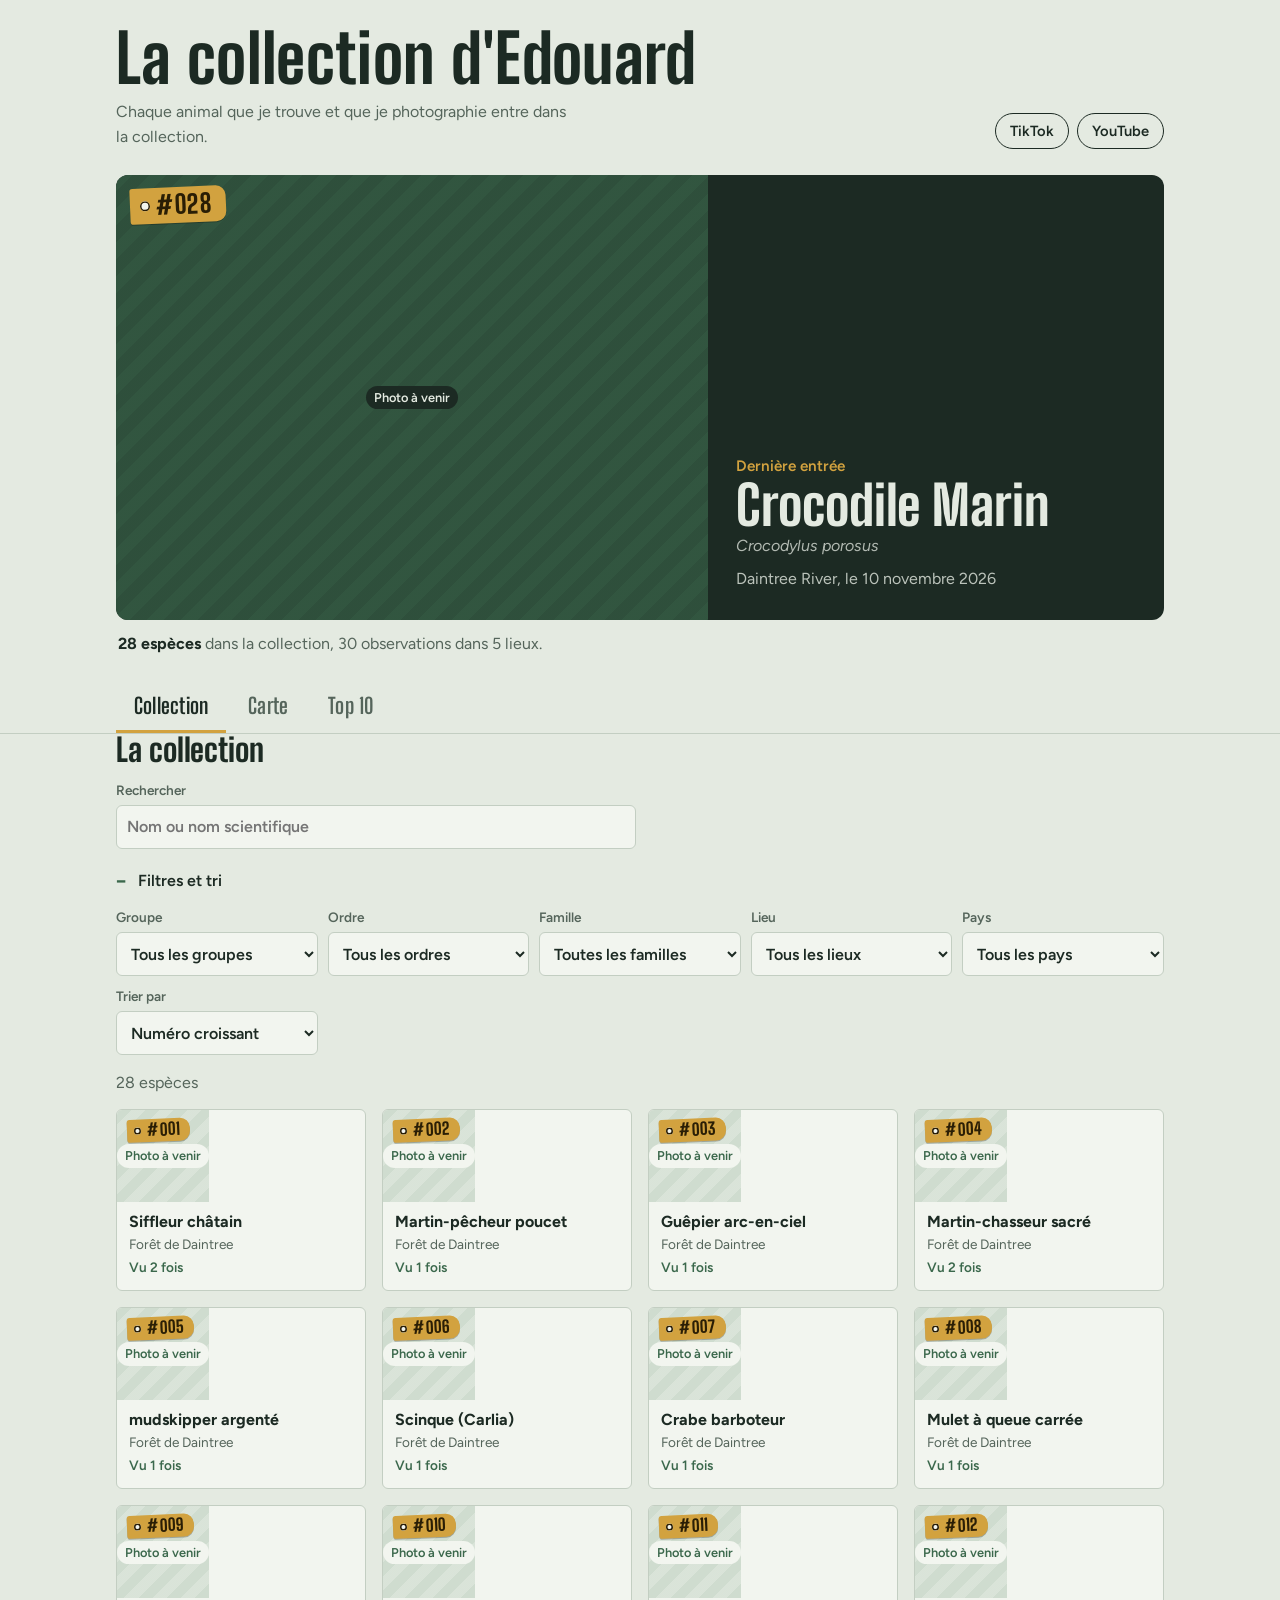
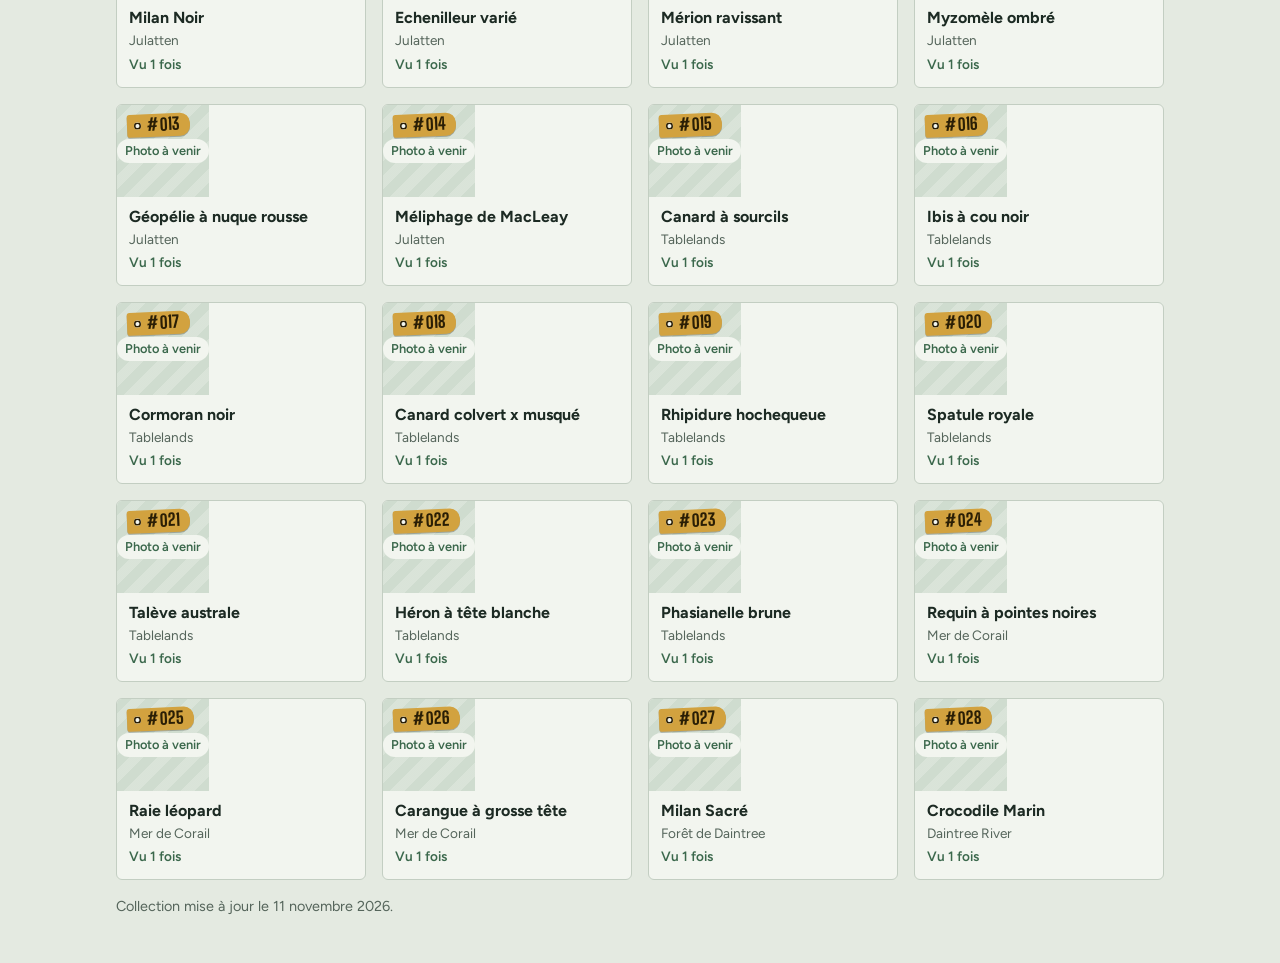
==== index.html @ 91fde047 "Add files via upload" ====
<!doctype html>
<html lang="fr">
<head>
<meta charset="utf-8">
<meta name="viewport" content="width=device-width, initial-scale=1, viewport-fit=cover">
<title>La collection d'Edouard</title>
<meta name="description" content="Chaque animal que je trouve et que je photographie entre dans la collection : liste, carte des observations et top 10.">
<meta name="theme-color" content="#1C2A23">
<link rel="preconnect" href="https://fonts.googleapis.com">
<link rel="preconnect" href="https://fonts.gstatic.com" crossorigin>
<link href="https://fonts.googleapis.com/css2?family=Big+Shoulders+Display:wght@700;800&family=Figtree:wght@400;500;600;700&display=swap" rel="stylesheet">
<link rel="stylesheet" href="vendor/leaflet/leaflet.css">
<link rel="stylesheet" href="assets/style.css">
</head>
<body>
<a class="skip" href="#contenu">Aller au contenu</a>

<header class="masthead wrap">
  <div>
    <a class="site-title" id="site-title" href="#collection">La collection d'Edouard</a>
    <p class="site-sub" id="site-sub"></p>
  </div>
  <nav class="socials" id="socials" aria-label="Mes réseaux"></nav>
</header>

<section class="latest wrap" id="latest" aria-label="Dernière entrée dans la collection"></section>

<nav class="tabs" aria-label="Rubriques">
  <div class="wrap tabs-inner">
    <a href="#collection" data-view="collection">Collection</a>
    <a href="#carte" data-view="carte">Carte</a>
    <a href="#top10" data-view="top10">Top 10</a>
  </div>
</nav>

<main id="contenu" class="wrap">
  <p class="notice" id="load-error" hidden>Impossible de charger la collection. Vérifie ta connexion puis recharge la page.</p>

  <section id="view-collection" class="view" aria-labelledby="h-collection">
    <h2 id="h-collection" class="view-title">La collection</h2>
    <form class="filters" id="filters" role="search" onsubmit="return false">
      <label class="f-search">
        <span>Rechercher</span>
        <input type="search" id="f-q" placeholder="Nom ou nom scientifique" autocomplete="off">
      </label>
      <details class="more" id="more">
        <summary id="more-sum">Filtres et tri</summary>
        <div class="more-grid">
          <label><span>Groupe</span><select id="f-groupe"></select></label>
          <label><span>Ordre</span><select id="f-ordre"></select></label>
          <label><span>Famille</span><select id="f-famille"></select></label>
          <label><span>Lieu</span><select id="f-lieu"></select></label>
          <label><span>Pays</span><select id="f-pays"></select></label>
          <label><span>Trier par</span>
            <select id="f-tri">
              <option value="num">Numéro croissant</option>
              <option value="num-desc">Numéro décroissant</option>
              <option value="nom">Nom</option>
              <option value="vus">Les plus vus</option>
              <option value="recent">Vus récemment</option>
            </select>
          </label>
        </div>
      </details>
    </form>
    <div class="result-bar">
      <p id="result-count" aria-live="polite"></p>
      <button type="button" class="link-btn" id="f-reset" hidden>Effacer les filtres</button>
    </div>
    <ul class="grid" id="grid"></ul>
  </section>

  <section id="view-carte" class="view" aria-labelledby="h-carte" hidden>
    <h2 id="h-carte" class="view-title">La carte des observations</h2>
    <p class="lede">Les lieux sont indiqués par zone, jamais au point près, pour ne pas déranger les animaux.</p>
    <div class="map" id="map" role="region" aria-label="Carte des zones d'observation"></div>
    <ul class="zones" id="zones"></ul>
  </section>

  <section id="view-top10" class="view" aria-labelledby="h-top10" hidden>
    <h2 id="h-top10" class="view-title">Mon top 10</h2>
    <p class="lede">Les rencontres qui m'ont le plus marqué.</p>
    <ol class="top" id="top"></ol>
  </section>
</main>

<footer class="footer wrap">
  <p id="maj"></p>
</footer>

<dialog class="detail" id="detail" aria-labelledby="d-name"></dialog>

<script src="vendor/leaflet/leaflet.js"></script>
<script src="assets/common.js"></script>
<script src="assets/app.js"></script>
</body>
</html>
---- vendor/leaflet/leaflet.css ----
/* required styles */

.leaflet-pane,
.leaflet-tile,
.leaflet-marker-icon,
.leaflet-marker-shadow,
.leaflet-tile-container,
.leaflet-pane > svg,
.leaflet-pane > canvas,
.leaflet-zoom-box,
.leaflet-image-layer,
.leaflet-layer {
	position: absolute;
	left: 0;
	top: 0;
	}
.leaflet-container {
	overflow: hidden;
	}
.leaflet-tile,
.leaflet-marker-icon,
.leaflet-marker-shadow {
	-webkit-user-select: none;
	   -moz-user-select: none;
	        user-select: none;
	  -webkit-user-drag: none;
	}
/* Prevents IE11 from highlighting tiles in blue */
.leaflet-tile::selection {
	background: transparent;
}
/* Safari renders non-retina tile on retina better with this, but Chrome is worse */
.leaflet-safari .leaflet-tile {
	image-rendering: -webkit-optimize-contrast;
	}
/* hack that prevents hw layers "stretching" when loading new tiles */
.leaflet-safari .leaflet-tile-container {
	width: 1600px;
	height: 1600px;
	-webkit-transform-origin: 0 0;
	}
.leaflet-marker-icon,
.leaflet-marker-shadow {
	display: block;
	}
/* .leaflet-container svg: reset svg max-width decleration shipped in Joomla! (joomla.org) 3.x */
/* .leaflet-container img: map is broken in FF if you have max-width: 100% on tiles */
.leaflet-container .leaflet-overlay-pane svg {
	max-width: none !important;
	max-height: none !important;
	}
.leaflet-container .leaflet-marker-pane img,
.leaflet-container .leaflet-shadow-pane img,
.leaflet-container .leaflet-tile-pane img,
.leaflet-container img.leaflet-image-layer,
.leaflet-container .leaflet-tile {
	max-width: none !important;
	max-height: none !important;
	width: auto;
	padding: 0;
	}

.leaflet-container img.leaflet-tile {
	/* See: https://bugs.chromium.org/p/chromium/issues/detail?id=600120 */
	mix-blend-mode: plus-lighter;
}

.leaflet-container.leaflet-touch-zoom {
	-ms-touch-action: pan-x pan-y;
	touch-action: pan-x pan-y;
	}
.leaflet-container.leaflet-touch-drag {
	-ms-touch-action: pinch-zoom;
	/* Fallback for FF which doesn't support pinch-zoom */
	touch-action: none;
	touch-action: pinch-zoom;
}
.leaflet-container.leaflet-touch-drag.leaflet-touch-zoom {
	-ms-touch-action: none;
	touch-action: none;
}
.leaflet-container {
	-webkit-tap-highlight-color: transparent;
}
.leaflet-container a {
	-webkit-tap-highlight-color: rgba(51, 181, 229, 0.4);
}
.leaflet-tile {
	filter: inherit;
	visibility: hidden;
	}
.leaflet-tile-loaded {
	visibility: inherit;
	}
.leaflet-zoom-box {
	width: 0;
	height: 0;
	-moz-box-sizing: border-box;
	     box-sizing: border-box;
	z-index: 800;
	}
/* workaround for https://bugzilla.mozilla.org/show_bug.cgi?id=888319 */
.leaflet-overlay-pane svg {
	-moz-user-select: none;
	}

.leaflet-pane         { z-index: 400; }

.leaflet-tile-pane    { z-index: 200; }
.leaflet-overlay-pane { z-index: 400; }
.leaflet-shadow-pane  { z-index: 500; }
.leaflet-marker-pane  { z-index: 600; }
.leaflet-tooltip-pane   { z-index: 650; }
.leaflet-popup-pane   { z-index: 700; }

.leaflet-map-pane canvas { z-index: 100; }
.leaflet-map-pane svg    { z-index: 200; }

.leaflet-vml-shape {
	width: 1px;
	height: 1px;
	}
.lvml {
	behavior: url(#default#VML);
	display: inline-block;
	position: absolute;
	}


/* control positioning */

.leaflet-control {
	position: relative;
	z-index: 800;
	pointer-events: visiblePainted; /* IE 9-10 doesn't have auto */
	pointer-events: auto;
	}
.leaflet-top,
.leaflet-bottom {
	position: absolute;
	z-index: 1000;
	pointer-events: none;
	}
.leaflet-top {
	top: 0;
	}
.leaflet-right {
	right: 0;
	}
.leaflet-bottom {
	bottom: 0;
	}
.leaflet-left {
	left: 0;
	}
.leaflet-control {
	float: left;
	clear: both;
	}
.leaflet-right .leaflet-control {
	float: right;
	}
.leaflet-top .leaflet-control {
	margin-top: 10px;
	}
.leaflet-bottom .leaflet-control {
	margin-bottom: 10px;
	}
.leaflet-left .leaflet-control {
	margin-left: 10px;
	}
.leaflet-right .leaflet-control {
	margin-right: 10px;
	}


/* zoom and fade animations */

.leaflet-fade-anim .leaflet-popup {
	opacity: 0;
	-webkit-transition: opacity 0.2s linear;
	   -moz-transition: opacity 0.2s linear;
	        transition: opacity 0.2s linear;
	}
.leaflet-fade-anim .leaflet-map-pane .leaflet-popup {
	opacity: 1;
	}
.leaflet-zoom-animated {
	-webkit-transform-origin: 0 0;
	    -ms-transform-origin: 0 0;
	        transform-origin: 0 0;
	}
svg.leaflet-zoom-animated {
	will-change: transform;
}

.leaflet-zoom-anim .leaflet-zoom-animated {
	-webkit-transition: -webkit-transform 0.25s cubic-bezier(0,0,0.25,1);
	   -moz-transition:    -moz-transform 0.25s cubic-bezier(0,0,0.25,1);
	        transition:         transform 0.25s cubic-bezier(0,0,0.25,1);
	}
.leaflet-zoom-anim .leaflet-tile,
.leaflet-pan-anim .leaflet-tile {
	-webkit-transition: none;
	   -moz-transition: none;
	        transition: none;
	}

.leaflet-zoom-anim .leaflet-zoom-hide {
	visibility: hidden;
	}


/* cursors */

.leaflet-interactive {
	cursor: pointer;
	}
.leaflet-grab {
	cursor: -webkit-grab;
	cursor:    -moz-grab;
	cursor:         grab;
	}
.leaflet-crosshair,
.leaflet-crosshair .leaflet-interactive {
	cursor: crosshair;
	}
.leaflet-popup-pane,
.leaflet-control {
	cursor: auto;
	}
.leaflet-dragging .leaflet-grab,
.leaflet-dragging .leaflet-grab .leaflet-interactive,
.leaflet-dragging .leaflet-marker-draggable {
	cursor: move;
	cursor: -webkit-grabbing;
	cursor:    -moz-grabbing;
	cursor:         grabbing;
	}

/* marker & overlays interactivity */
.leaflet-marker-icon,
.leaflet-marker-shadow,
.leaflet-image-layer,
.leaflet-pane > svg path,
.leaflet-tile-container {
	pointer-events: none;
	}

.leaflet-marker-icon.leaflet-interactive,
.leaflet-image-layer.leaflet-interactive,
.leaflet-pane > svg path.leaflet-interactive,
svg.leaflet-image-layer.leaflet-interactive path {
	pointer-events: visiblePainted; /* IE 9-10 doesn't have auto */
	pointer-events: auto;
	}

/* visual tweaks */

.leaflet-container {
	background: #ddd;
	outline-offset: 1px;
	}
.leaflet-container a {
	color: #0078A8;
	}
.leaflet-zoom-box {
	border: 2px dotted #38f;
	background: rgba(255,255,255,0.5);
	}


/* general typography */
.leaflet-container {
	font-family: "Helvetica Neue", Arial, Helvetica, sans-serif;
	font-size: 12px;
	font-size: 0.75rem;
	line-height: 1.5;
	}


/* general toolbar styles */

.leaflet-bar {
	box-shadow: 0 1px 5px rgba(0,0,0,0.65);
	border-radius: 4px;
	}
.leaflet-bar a {
	background-color: #fff;
	border-bottom: 1px solid #ccc;
	width: 26px;
	height: 26px;
	line-height: 26px;
	display: block;
	text-align: center;
	text-decoration: none;
	color: black;
	}
.leaflet-bar a,
.leaflet-control-layers-toggle {
	background-position: 50% 50%;
	background-repeat: no-repeat;
	display: block;
	}
.leaflet-bar a:hover,
.leaflet-bar a:focus {
	background-color: #f4f4f4;
	}
.leaflet-bar a:first-child {
	border-top-left-radius: 4px;
	border-top-right-radius: 4px;
	}
.leaflet-bar a:last-child {
	border-bottom-left-radius: 4px;
	border-bottom-right-radius: 4px;
	border-bottom: none;
	}
.leaflet-bar a.leaflet-disabled {
	cursor: default;
	background-color: #f4f4f4;
	color: #bbb;
	}

.leaflet-touch .leaflet-bar a {
	width: 30px;
	height: 30px;
	line-height: 30px;
	}
.leaflet-touch .leaflet-bar a:first-child {
	border-top-left-radius: 2px;
	border-top-right-radius: 2px;
	}
.leaflet-touch .leaflet-bar a:last-child {
	border-bottom-left-radius: 2px;
	border-bottom-right-radius: 2px;
	}

/* zoom control */

.leaflet-control-zoom-in,
.leaflet-control-zoom-out {
	font: bold 18px 'Lucida Console', Monaco, monospace;
	text-indent: 1px;
	}

.leaflet-touch .leaflet-control-zoom-in, .leaflet-touch .leaflet-control-zoom-out  {
	font-size: 22px;
	}


/* layers control */

.leaflet-control-layers {
	box-shadow: 0 1px 5px rgba(0,0,0,0.4);
	background: #fff;
	border-radius: 5px;
	}
.leaflet-control-layers-toggle {
	background-image: url(images/layers.png);
	width: 36px;
	height: 36px;
	}
.leaflet-retina .leaflet-control-layers-toggle {
	background-image: url(images/layers-2x.png);
	background-size: 26px 26px;
	}
.leaflet-touch .leaflet-control-layers-toggle {
	width: 44px;
	height: 44px;
	}
.leaflet-control-layers .leaflet-control-layers-list,
.leaflet-control-layers-expanded .leaflet-control-layers-toggle {
	display: none;
	}
.leaflet-control-layers-expanded .leaflet-control-layers-list {
	display: block;
	position: relative;
	}
.leaflet-control-layers-expanded {
	padding: 6px 10px 6px 6px;
	color: #333;
	background: #fff;
	}
.leaflet-control-layers-scrollbar {
	overflow-y: scroll;
	overflow-x: hidden;
	padding-right: 5px;
	}
.leaflet-control-layers-selector {
	margin-top: 2px;
	position: relative;
	top: 1px;
	}
.leaflet-control-layers label {
	display: block;
	font-size: 13px;
	font-size: 1.08333em;
	}
.leaflet-control-layers-separator {
	height: 0;
	border-top: 1px solid #ddd;
	margin: 5px -10px 5px -6px;
	}

/* Default icon URLs */
.leaflet-default-icon-path { /* used only in path-guessing heuristic, see L.Icon.Default */
	background-image: url(images/marker-icon.png);
	}


/* attribution and scale controls */

.leaflet-container .leaflet-control-attribution {
	background: #fff;
	background: rgba(255, 255, 255, 0.8);
	margin: 0;
	}
.leaflet-control-attribution,
.leaflet-control-scale-line {
	padding: 0 5px;
	color: #333;
	line-height: 1.4;
	}
.leaflet-control-attribution a {
	text-decoration: none;
	}
.leaflet-control-attribution a:hover,
.leaflet-control-attribution a:focus {
	text-decoration: underline;
	}
.leaflet-attribution-flag {
	display: inline !important;
	vertical-align: baseline !important;
	width: 1em;
	height: 0.6669em;
	}
.leaflet-left .leaflet-control-scale {
	margin-left: 5px;
	}
.leaflet-bottom .leaflet-control-scale {
	margin-bottom: 5px;
	}
.leaflet-control-scale-line {
	border: 2px solid #777;
	border-top: none;
	line-height: 1.1;
	padding: 2px 5px 1px;
	white-space: nowrap;
	-moz-box-sizing: border-box;
	     box-sizing: border-box;
	background: rgba(255, 255, 255, 0.8);
	text-shadow: 1px 1px #fff;
	}
.leaflet-control-scale-line:not(:first-child) {
	border-top: 2px solid #777;
	border-bottom: none;
	margin-top: -2px;
	}
.leaflet-control-scale-line:not(:first-child):not(:last-child) {
	border-bottom: 2px solid #777;
	}

.leaflet-touch .leaflet-control-attribution,
.leaflet-touch .leaflet-control-layers,
.leaflet-touch .leaflet-bar {
	box-shadow: none;
	}
.leaflet-touch .leaflet-control-layers,
.leaflet-touch .leaflet-bar {
	border: 2px solid rgba(0,0,0,0.2);
	background-clip: padding-box;
	}


/* popup */

.leaflet-popup {
	position: absolute;
	text-align: center;
	margin-bottom: 20px;
	}
.leaflet-popup-content-wrapper {
	padding: 1px;
	text-align: left;
	border-radius: 12px;
	}
.leaflet-popup-content {
	margin: 13px 24px 13px 20px;
	line-height: 1.3;
	font-size: 13px;
	font-size: 1.08333em;
	min-height: 1px;
	}
.leaflet-popup-content p {
	margin: 17px 0;
	margin: 1.3em 0;
	}
.leaflet-popup-tip-container {
	width: 40px;
	height: 20px;
	position: absolute;
	left: 50%;
	margin-top: -1px;
	margin-left: -20px;
	overflow: hidden;
	pointer-events: none;
	}
.leaflet-popup-tip {
	width: 17px;
	height: 17px;
	padding: 1px;

	margin: -10px auto 0;
	pointer-events: auto;

	-webkit-transform: rotate(45deg);
	   -moz-transform: rotate(45deg);
	    -ms-transform: rotate(45deg);
	        transform: rotate(45deg);
	}
.leaflet-popup-content-wrapper,
.leaflet-popup-tip {
	background: white;
	color: #333;
	box-shadow: 0 3px 14px rgba(0,0,0,0.4);
	}
.leaflet-container a.leaflet-popup-close-button {
	position: absolute;
	top: 0;
	right: 0;
	border: none;
	text-align: center;
	width: 24px;
	height: 24px;
	font: 16px/24px Tahoma, Verdana, sans-serif;
	color: #757575;
	text-decoration: none;
	background: transparent;
	}
.leaflet-container a.leaflet-popup-close-button:hover,
.leaflet-container a.leaflet-popup-close-button:focus {
	color: #585858;
	}
.leaflet-popup-scrolled {
	overflow: auto;
	}

.leaflet-oldie .leaflet-popup-content-wrapper {
	-ms-zoom: 1;
	}
.leaflet-oldie .leaflet-popup-tip {
	width: 24px;
	margin: 0 auto;

	-ms-filter: "progid:DXImageTransform.Microsoft.Matrix(M11=0.70710678, M12=0.70710678, M21=-0.70710678, M22=0.70710678)";
	filter: progid:DXImageTransform.Microsoft.Matrix(M11=0.70710678, M12=0.70710678, M21=-0.70710678, M22=0.70710678);
	}

.leaflet-oldie .leaflet-control-zoom,
.leaflet-oldie .leaflet-control-layers,
.leaflet-oldie .leaflet-popup-content-wrapper,
.leaflet-oldie .leaflet-popup-tip {
	border: 1px solid #999;
	}


/* div icon */

.leaflet-div-icon {
	background: #fff;
	border: 1px solid #666;
	}


/* Tooltip */
/* Base styles for the element that has a tooltip */
.leaflet-tooltip {
	position: absolute;
	padding: 6px;
	background-color: #fff;
	border: 1px solid #fff;
	border-radius: 3px;
	color: #222;
	white-space: nowrap;
	-webkit-user-select: none;
	-moz-user-select: none;
	-ms-user-select: none;
	user-select: none;
	pointer-events: none;
	box-shadow: 0 1px 3px rgba(0,0,0,0.4);
	}
.leaflet-tooltip.leaflet-interactive {
	cursor: pointer;
	pointer-events: auto;
	}
.leaflet-tooltip-top:before,
.leaflet-tooltip-bottom:before,
.leaflet-tooltip-left:before,
.leaflet-tooltip-right:before {
	position: absolute;
	pointer-events: none;
	border: 6px solid transparent;
	background: transparent;
	content: "";
	}

/* Directions */

.leaflet-tooltip-bottom {
	margin-top: 6px;
}
.leaflet-tooltip-top {
	margin-top: -6px;
}
.leaflet-tooltip-bottom:before,
.leaflet-tooltip-top:before {
	left: 50%;
	margin-left: -6px;
	}
.leaflet-tooltip-top:before {
	bottom: 0;
	margin-bottom: -12px;
	border-top-color: #fff;
	}
.leaflet-tooltip-bottom:before {
	top: 0;
	margin-top: -12px;
	margin-left: -6px;
	border-bottom-color: #fff;
	}
.leaflet-tooltip-left {
	margin-left: -6px;
}
.leaflet-tooltip-right {
	margin-left: 6px;
}
.leaflet-tooltip-left:before,
.leaflet-tooltip-right:before {
	top: 50%;
	margin-top: -6px;
	}
.leaflet-tooltip-left:before {
	right: 0;
	margin-right: -12px;
	border-left-color: #fff;
	}
.leaflet-tooltip-right:before {
	left: 0;
	margin-left: -12px;
	border-right-color: #fff;
	}

/* Printing */

@media print {
	/* Prevent printers from removing background-images of controls. */
	.leaflet-control {
		-webkit-print-color-adjust: exact;
		print-color-adjust: exact;
		}
	}
---- assets/style.css ----
/* La collection : feuille de style commune (site public et page de gestion) */
:root {
  --bg: #E4EAE1;
  --surface: #F2F5EF;
  --ink: #1C2A23;
  --muted: #55655B;
  --leaf: #3B684C;
  --leaf-soft: #CFDCCF;
  --tag: #D2A23F;
  --tag-ink: #2A1E05;
  --line: #C3CEC2;
  --danger: #A33A2B;
  --focus: #2E5E6C;
  --display: "Big Shoulders Display", "Arial Narrow", Impact, sans-serif;
  --text: "Figtree", system-ui, -apple-system, "Segoe UI", sans-serif;
  --r-sm: 6px;
  --r-md: 12px;
  color-scheme: light;
}
@media (prefers-color-scheme: dark) {
  :root:not([data-theme="light"]) {
    --bg: #111A16; --surface: #18241E; --ink: #E2E9E0; --muted: #9DAEA3;
    --leaf: #86B796; --leaf-soft: #24372C; --tag: #D9AC4C; --tag-ink: #21180A;
    --line: #2B3A32; --danger: #E2806F; --focus: #8CC4D3; color-scheme: dark;
  }
}
:root[data-theme="dark"] {
  --bg: #111A16; --surface: #18241E; --ink: #E2E9E0; --muted: #9DAEA3;
  --leaf: #86B796; --leaf-soft: #24372C; --tag: #D9AC4C; --tag-ink: #21180A;
  --line: #2B3A32; --danger: #E2806F; --focus: #8CC4D3; color-scheme: dark;
}

*, *::before, *::after { box-sizing: border-box; }
html { -webkit-text-size-adjust: 100%; }
body {
  margin: 0; background: var(--bg); color: var(--ink);
  font: 400 1rem/1.55 var(--text);
  padding-bottom: env(safe-area-inset-bottom);
}
img { max-width: 100%; display: block; }
a { color: var(--leaf); text-underline-offset: 3px; }
button, input, select, textarea { font: inherit; color: inherit; }
:focus-visible { outline: 3px solid var(--focus); outline-offset: 2px; border-radius: 4px; }
[hidden] { display: none !important; }

.wrap { width: 100%; max-width: 1080px; margin: 0 auto; padding: 0 16px; }
.skip { position: absolute; left: -9999px; }
.skip:focus { left: 16px; top: 8px; background: var(--surface); padding: 8px 12px; z-index: 50; }

/* ---------- En-tête ---------- */
.masthead {
  display: flex; flex-wrap: wrap; gap: 12px 24px; align-items: flex-end; justify-content: space-between;
  padding-top: 28px; padding-bottom: 8px;
}
.site-title {
  font: 800 clamp(2.4rem, 9vw, 4.2rem)/0.92 var(--display); color: var(--ink);
  text-decoration: none; letter-spacing: 0.005em; display: block;
}
.site-sub { margin: 10px 0 0; color: var(--muted); max-width: 46ch; }
.socials { display: flex; gap: 8px; flex-wrap: wrap; }
.socials a {
  padding: 6px 14px; border: 1.5px solid var(--ink); border-radius: 999px;
  color: var(--ink); text-decoration: none; font-weight: 600; font-size: 0.92rem;
}
.socials a:hover { background: var(--ink); color: var(--bg); }

/* ---------- Étiquette de collection (l'élément signature) ---------- */
.tag {
  position: absolute; left: 10px; top: 10px; display: inline-flex; align-items: center; gap: 6px;
  background: var(--tag); color: var(--tag-ink); padding: 3px 10px 3px 7px;
  border-radius: 3px 10px 10px 3px; box-shadow: 0 1px 0 rgba(0, 0, 0, 0.25);
  transform: rotate(-2.5deg); transform-origin: left center;
}
.tag-hole { width: 7px; height: 7px; border-radius: 50%; background: var(--surface); box-shadow: inset 0 0 0 1.5px var(--tag-ink); }
.tag-num { font: 800 1.05rem/1 var(--display); letter-spacing: 0.02em; }
.tag-lg { left: 14px; top: 14px; padding: 5px 14px 5px 10px; }
.tag-lg .tag-num { font-size: 1.6rem; }
.tag-lg .tag-hole { width: 10px; height: 10px; }

/* ---------- Dernière entrée ---------- */
.latest { padding-top: 18px; padding-bottom: 8px; }
.latest-card {
  width: 100%; display: grid; grid-template-columns: 1fr; text-align: left; cursor: pointer;
  background: var(--ink); color: var(--bg); border: 0; border-radius: var(--r-md); overflow: hidden; padding: 0;
}
.latest-photo { position: relative; aspect-ratio: 16 / 10; background: var(--leaf); }
.latest-img { width: 100%; height: 100%; object-fit: cover; }
.latest-text { padding: 16px 18px 20px; }
.latest-kicker { margin: 0; color: var(--tag); font-weight: 600; font-size: 0.95rem; }
.latest-name { margin: 2px 0 0; font: 800 clamp(2.2rem, 8vw, 3.4rem)/0.95 var(--display); }
.latest-card .sci { color: color-mix(in srgb, var(--bg) 75%, transparent); }
.latest-meta { margin: 8px 0 0; color: color-mix(in srgb, var(--bg) 80%, transparent); }
.tally { margin: 12px 2px 0; color: var(--muted); }
.tally strong { color: var(--ink); }
@media (min-width: 760px) {
  .latest-card { grid-template-columns: 1.3fr 1fr; align-items: end; }
  .latest-photo { aspect-ratio: 4 / 3; height: 100%; }
  .latest-text { padding: 28px; }
}

.sci { margin: 2px 0 0; font-style: italic; color: var(--muted); }

/* ---------- Onglets ---------- */
.tabs {
  position: sticky; top: 0; z-index: 20; margin-top: 18px;
  background: color-mix(in srgb, var(--bg) 92%, transparent);
  backdrop-filter: blur(8px); -webkit-backdrop-filter: blur(8px);
  border-bottom: 1px solid var(--line);
}
.tabs-inner { display: flex; gap: 4px; }
.tabs a {
  flex: 1 1 0; text-align: center; padding: 14px 8px 12px; text-decoration: none; color: var(--muted);
  font: 700 1.35rem/1 var(--display); letter-spacing: 0.01em; border-bottom: 3px solid transparent;
}
.tabs a[aria-current="page"] { color: var(--ink); border-bottom-color: var(--tag); }
@media (min-width: 760px) { .tabs a { flex: 0 0 auto; padding-inline: 18px; } }

/* ---------- Vues ---------- */
main { padding-top: 22px; padding-bottom: 40px; min-height: 50vh; }
.view-title { font: 800 2rem/1 var(--display); margin: 0 0 14px; }
.lede { margin: -6px 0 16px; color: var(--muted); max-width: 60ch; }
.notice { background: var(--surface); border-left: 4px solid var(--danger); padding: 12px 14px; border-radius: var(--r-sm); }

/* Filtres */
.filters { display: grid; gap: 10px; }
.filters label { display: grid; gap: 4px; font-size: 0.85rem; color: var(--muted); font-weight: 600; }
.more summary {
  cursor: pointer; font-weight: 600; color: var(--ink); padding: 8px 0; list-style: none;
  display: inline-flex; align-items: center; gap: 8px; min-height: 44px;
}
.more summary::-webkit-details-marker { display: none; }
.more summary::before { content: "+"; font: 800 1.3rem/1 var(--display); color: var(--leaf); width: 14px; }
.more[open] summary::before { content: "\2212"; }
.more-grid { display: grid; grid-template-columns: 1fr 1fr; gap: 10px; padding-top: 4px; }
.filters input, .filters select,
.field input, .field select, .field textarea {
  width: 100%; min-height: 44px; padding: 8px 10px; border-radius: var(--r-sm);
  border: 1.5px solid var(--line); background: var(--surface); color: var(--ink); font-size: 1rem;
}
.filters input:focus, .filters select:focus, .field input:focus, .field select:focus { border-color: var(--leaf); outline: none; }
@media (min-width: 760px) {
  .more-grid { grid-template-columns: repeat(auto-fill, minmax(190px, 1fr)); }
  .f-search { max-width: 520px; }
}

.result-bar { display: flex; align-items: center; justify-content: space-between; gap: 12px; margin: 14px 0 12px; min-height: 28px; }
.result-bar p { margin: 0; color: var(--muted); }
.link-btn { background: none; border: 0; color: var(--leaf); text-decoration: underline; cursor: pointer; padding: 4px; font-weight: 600; }

/* Grille de cartes */
.grid { list-style: none; margin: 0; padding: 0; display: grid; grid-template-columns: repeat(2, minmax(0, 1fr)); gap: 12px; }
@media (min-width: 640px) { .grid { grid-template-columns: repeat(3, minmax(0, 1fr)); } }
@media (min-width: 900px) { .grid { grid-template-columns: repeat(4, minmax(0, 1fr)); gap: 16px; } }
.card {
  width: 100%; height: 100%; display: flex; flex-direction: column; text-align: left; cursor: pointer;
  background: var(--surface); border: 1px solid var(--line); border-radius: var(--r-sm); padding: 0; overflow: hidden;
}
.card:hover .card-name { text-decoration: underline; text-underline-offset: 3px; }
.card-photo { position: relative; aspect-ratio: 1; background: var(--leaf-soft); }
.card-img { width: 100%; height: 100%; object-fit: cover; }
.card-body { padding: 10px 12px 12px; display: grid; gap: 2px; }
.card-name { margin: 0; font-size: 1rem; line-height: 1.25; font-weight: 700; }
.card-meta, .card-seen { margin: 0; font-size: 0.85rem; color: var(--muted); }
.card-seen { color: var(--leaf); font-weight: 600; }

/* Emplacement photo vide */
.ph {
  display: grid; place-content: center; text-align: center; width: 100%; height: 100%; color: var(--leaf);
  background: repeating-linear-gradient(135deg, var(--leaf-soft) 0 10px, color-mix(in srgb, var(--leaf-soft) 70%, var(--surface)) 10px 20px);
}
.ph-txt { font-size: 0.8rem; font-weight: 600; background: var(--surface); padding: 2px 8px; border-radius: 999px; }
.latest-card .ph {
  color: var(--bg);
  background: repeating-linear-gradient(135deg, color-mix(in srgb, var(--leaf) 70%, var(--ink)) 0 12px, color-mix(in srgb, var(--leaf) 60%, var(--ink)) 12px 24px);
}
.latest-card .ph-txt { background: var(--ink); }

.empty { grid-column: 1 / -1; padding: 28px 0; color: var(--muted); }
.empty p { margin: 0 0 12px; }

.btn {
  display: inline-flex; align-items: center; justify-content: center; gap: 8px; min-height: 44px; padding: 8px 16px;
  border-radius: 999px; border: 1.5px solid var(--ink); background: var(--ink); color: var(--bg);
  font-weight: 600; cursor: pointer; text-decoration: none;
}
.btn-ghost { background: transparent; color: var(--ink); }
.btn-small { min-height: 36px; padding: 4px 12px; font-size: 0.9rem; }
.btn-danger { border-color: var(--danger); background: transparent; color: var(--danger); }
.btn:disabled { opacity: 0.45; cursor: not-allowed; }

/* ---------- Fiche espèce ---------- */
.detail {
  width: min(640px, 100vw); max-width: 100vw; max-height: 100dvh; margin: auto; padding: 0;
  border: 0; border-radius: var(--r-md); background: var(--surface); color: var(--ink); overflow-y: auto;
}
.detail::backdrop { background: rgba(10, 18, 14, 0.6); }
@media (max-width: 640px) { .detail { width: 100vw; height: 100dvh; border-radius: 0; } }
.d-top { position: sticky; top: 0; z-index: 2; display: flex; justify-content: flex-end; padding: 10px; pointer-events: none; }
.d-close {
  pointer-events: auto; min-height: 40px; padding: 6px 16px; border-radius: 999px; border: 0; cursor: pointer;
  background: var(--ink); color: var(--bg); font-weight: 600;
}
.d-photo { position: relative; aspect-ratio: 4 / 3; background: var(--leaf-soft); margin-top: -60px; }
.d-img { width: 100%; height: 100%; object-fit: cover; }
.d-body { padding: 18px 20px 8px; }
.d-name { margin: 0; font: 800 clamp(2.2rem, 9vw, 3rem)/0.95 var(--display); }
.d-tax { display: grid; grid-template-columns: auto 1fr; gap: 4px 16px; margin: 16px 0 0; padding: 12px 0; border-block: 1px solid var(--line); }
.d-tax dt { color: var(--muted); font-size: 0.9rem; }
.d-tax dd { margin: 0; font-weight: 600; }
.d-h { font: 700 1.4rem/1.1 var(--display); margin: 20px 0 8px; }
.d-obs { list-style: none; margin: 0; padding: 0; display: grid; gap: 8px; }
.d-obs li { display: grid; grid-template-columns: 1fr auto; gap: 0 12px; padding: 10px 12px; background: var(--bg); border-radius: var(--r-sm); }
.d-date { font-weight: 600; }
.d-place { color: var(--muted); font-size: 0.92rem; grid-column: 1; }
.d-video { grid-column: 2; grid-row: 1 / span 2; align-self: center; font-weight: 600; }
.d-nav { display: flex; justify-content: space-between; gap: 8px; padding: 16px 20px 24px; }

/* ---------- Carte ---------- */
.map { height: min(62vh, 520px); border-radius: var(--r-md); border: 1px solid var(--line); background: var(--leaf-soft); z-index: 0; }
.leaflet-container { font: inherit; }
.pop-title { margin: 0; font: 800 1.3rem/1 var(--display); }
.pop-count { margin: 2px 0 6px; color: #55655B; }
.pop ul { margin: 0; padding-left: 16px; }
.zones { list-style: none; padding: 0; margin: 20px 0 0; display: grid; gap: 12px; }
@media (min-width: 760px) { .zones { grid-template-columns: 1fr 1fr; } }
.zone { background: var(--surface); border: 1px solid var(--line); border-radius: var(--r-sm); padding: 14px 16px; }
.zone-name { margin: 0; font: 800 1.5rem/1 var(--display); }
.zone-country { font: 500 0.9rem var(--text); color: var(--muted); }
.zone-count { margin: 4px 0 10px; color: var(--leaf); font-weight: 600; }
.chips { list-style: none; margin: 0; padding: 0; display: flex; flex-wrap: wrap; gap: 6px; }
.chips a { display: inline-block; padding: 4px 10px; border-radius: 999px; background: var(--bg); color: var(--ink); text-decoration: none; font-size: 0.88rem; }
.chips a:hover { text-decoration: underline; }

/* ---------- Top 10 ---------- */
.top { list-style: none; margin: 0; padding: 0; display: grid; gap: 10px; max-width: 720px; }
.top-item {
  width: 100%; display: grid; grid-template-columns: 56px 72px 1fr; align-items: center; gap: 14px; text-align: left;
  background: var(--surface); border: 1px solid var(--line); border-radius: var(--r-sm); padding: 8px 14px 8px 8px; cursor: pointer;
}
.top-rank { font: 800 2.8rem/1 var(--display); text-align: center; color: var(--leaf); }
.top li:first-child .top-rank { color: var(--tag); }
.top-photo { width: 72px; height: 72px; border-radius: 4px; overflow: hidden; }
.top-img { width: 100%; height: 100%; object-fit: cover; }
.top-photo .ph-txt { display: none; }
.top-text { display: grid; gap: 2px; }
.top-name { font-weight: 700; font-size: 1.05rem; line-height: 1.25; }
.top-meta { color: var(--muted); font-size: 0.88rem; }
.top-item:hover .top-name { text-decoration: underline; text-underline-offset: 3px; }

.footer { padding-bottom: 32px; color: var(--muted); font-size: 0.9rem; }

@media (prefers-reduced-motion: reduce) { * { scroll-behavior: auto !important; transition: none !important; } }

/* ================= Page de gestion ================= */
.adm-head { display: flex; flex-wrap: wrap; align-items: center; justify-content: space-between; gap: 12px; padding-top: 20px; }
.adm-title { font: 800 2.2rem/1 var(--display); margin: 0; }
.adm-bar {
  position: sticky; top: 0; z-index: 30; background: var(--ink); color: var(--bg);
  padding: 10px 0; margin-top: 14px;
}
.adm-bar .wrap { display: flex; align-items: center; justify-content: space-between; gap: 12px; }
.adm-bar p { margin: 0; font-size: 0.92rem; }
.adm-bar .btn { background: var(--tag); color: var(--tag-ink); border-color: var(--tag); }
.adm-tabs { display: flex; gap: 4px; flex-wrap: wrap; margin: 18px 0 16px; border-bottom: 1px solid var(--line); }
.adm-tabs button {
  background: none; border: 0; border-bottom: 3px solid transparent; padding: 10px 12px; cursor: pointer;
  font: 700 1.25rem/1 var(--display); color: var(--muted);
}
.adm-tabs button[aria-selected="true"] { color: var(--ink); border-bottom-color: var(--tag); }
.panel { background: var(--surface); border: 1px solid var(--line); border-radius: var(--r-md); padding: 16px; margin-bottom: 16px; }
.panel h2 { font: 800 1.6rem/1 var(--display); margin: 0 0 12px; }
.panel h3 { font: 700 1.25rem/1.1 var(--display); margin: 18px 0 8px; }
.help { color: var(--muted); font-size: 0.92rem; margin: 4px 0 12px; max-width: 64ch; }
.fields { display: grid; gap: 12px; grid-template-columns: 1fr; }
@media (min-width: 640px) { .fields { grid-template-columns: 1fr 1fr; } .fields .full { grid-column: 1 / -1; } }
.field { display: grid; gap: 4px; }
.field > span { font-size: 0.88rem; font-weight: 600; color: var(--muted); }
.row-actions { display: flex; flex-wrap: wrap; gap: 8px; margin-top: 14px; }
.sp-list { list-style: none; margin: 12px 0 0; padding: 0; display: grid; gap: 6px; }
.sp-row {
  width: 100%; display: grid; grid-template-columns: 44px 1fr auto; align-items: center; gap: 12px; text-align: left;
  background: var(--bg); border: 1px solid transparent; border-radius: var(--r-sm); padding: 6px 10px 6px 6px; cursor: pointer;
}
.sp-row[aria-current="true"] { border-color: var(--tag); }
.sp-thumb { width: 44px; height: 44px; border-radius: 4px; overflow: hidden; background: var(--leaf-soft); display: grid; place-content: center; font: 800 0.95rem var(--display); color: var(--leaf); }
.sp-thumb img { width: 100%; height: 100%; object-fit: cover; }
.sp-row b { font-weight: 700; }
.sp-row small { color: var(--muted); }
.obs-row { display: grid; grid-template-columns: 1fr; gap: 8px; padding: 12px; background: var(--bg); border-radius: var(--r-sm); margin-bottom: 8px; }
@media (min-width: 640px) { .obs-row { grid-template-columns: 150px 1fr 1.4fr auto; align-items: end; } }
.photo-box { display: grid; grid-template-columns: 120px 1fr; gap: 14px; align-items: center; }
.photo-prev { width: 120px; height: 120px; border-radius: var(--r-sm); overflow: hidden; background: var(--leaf-soft); display: grid; place-content: center; color: var(--muted); font-size: 0.8rem; text-align: center; }
.photo-prev img { width: 100%; height: 100%; object-fit: cover; }
.status { font-size: 0.9rem; color: var(--muted); margin: 6px 0 0; }
.status.err { color: var(--danger); font-weight: 600; }
.status.ok { color: var(--leaf); font-weight: 600; }
.toast {
  position: fixed; left: 50%; bottom: calc(16px + env(safe-area-inset-bottom)); transform: translateX(-50%);
  max-width: calc(100vw - 32px); width: max-content; background: var(--ink); color: var(--bg);
  padding: 12px 16px; border-radius: var(--r-sm); z-index: 60; box-shadow: 0 6px 24px rgba(0, 0, 0, 0.3);
}
.toast.err { background: var(--danger); color: #fff; }
.top-slot { display: grid; grid-template-columns: 40px 1fr; gap: 10px; align-items: center; margin-bottom: 8px; }
.top-slot b { font: 800 1.8rem/1 var(--display); color: var(--leaf); text-align: center; }
.mini-map { height: 320px; border-radius: var(--r-sm); border: 1px solid var(--line); margin-top: 12px; z-index: 0; }
.lieu-row { padding: 12px; background: var(--bg); border-radius: var(--r-sm); margin-bottom: 8px; }
.lieu-row.picking { outline: 3px solid var(--tag); }
.lieu-grid { display: grid; gap: 8px; grid-template-columns: 1fr 1fr; }
.lieu-grid .full { grid-column: 1 / -1; }
.warn { color: var(--danger); font-weight: 600; }
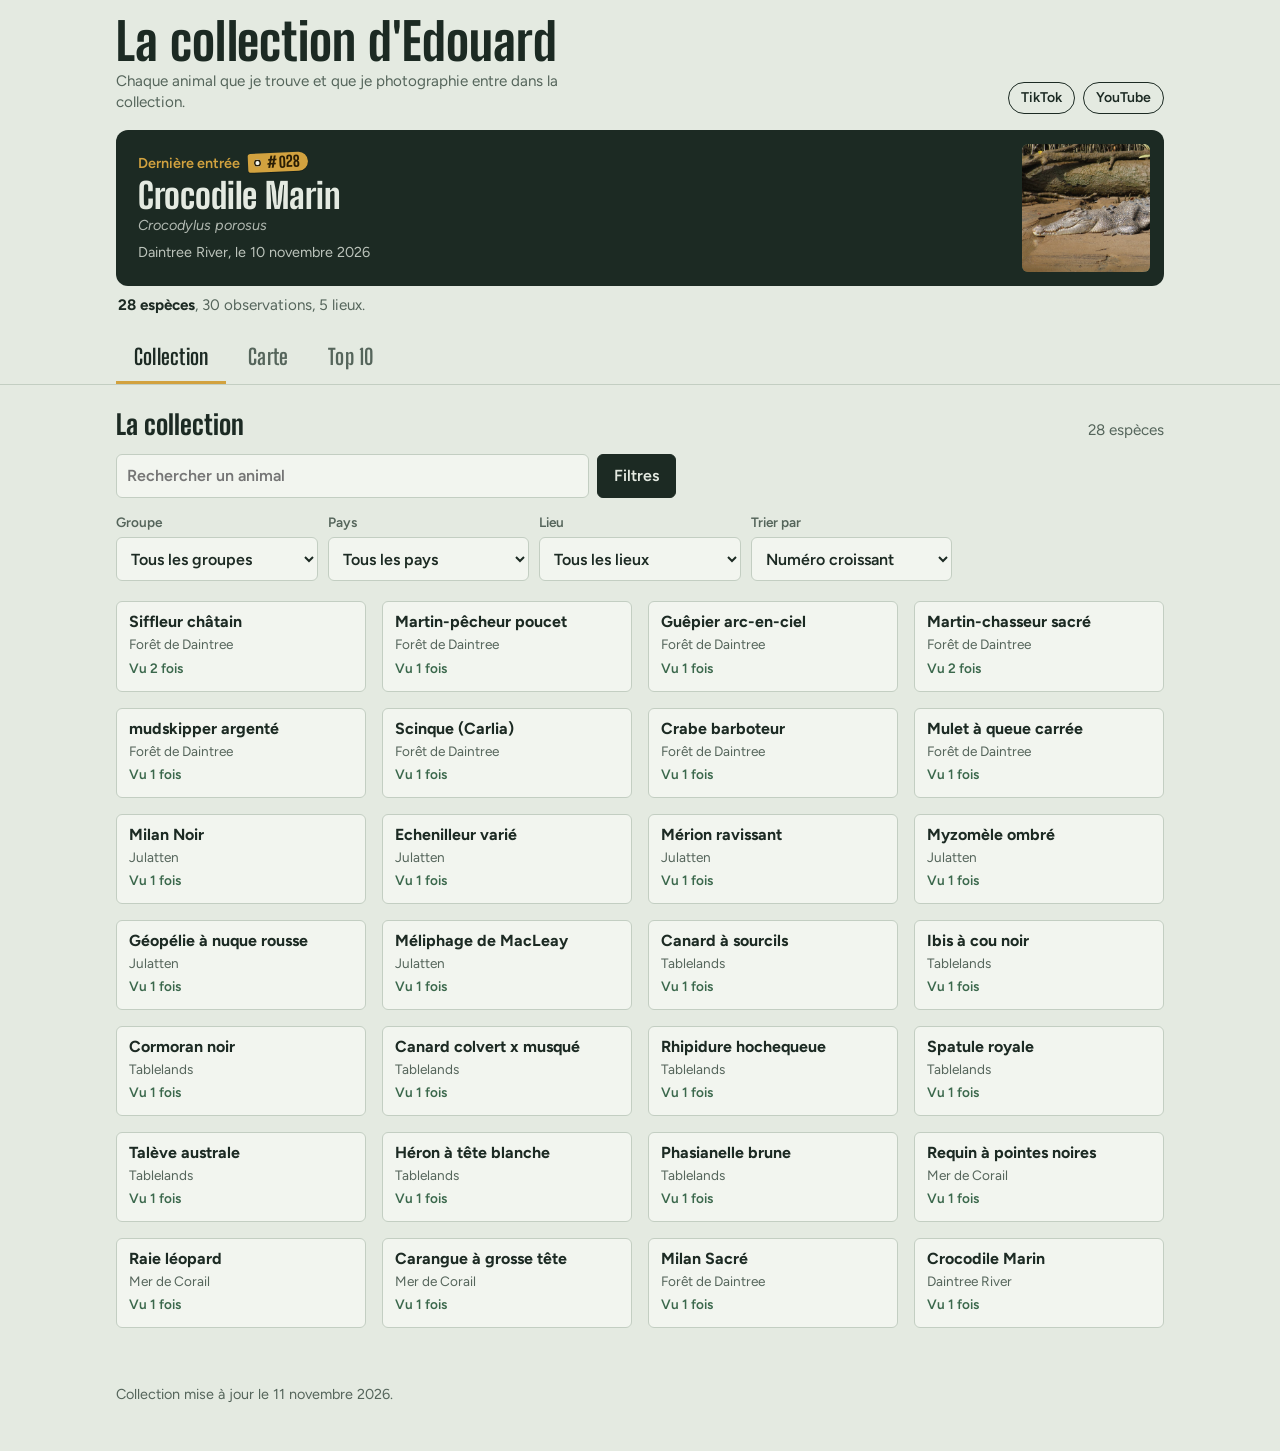
==== commit 14f41e81: "Add files via upload" ====
--- a/index.html
+++ b/index.html
@@ -37,20 +37,23 @@
   <p class="notice" id="load-error" hidden>Impossible de charger la collection. Vérifie ta connexion puis recharge la page.</p>
 
   <section id="view-collection" class="view" aria-labelledby="h-collection">
-    <h2 id="h-collection" class="view-title">La collection</h2>
+    <div class="view-head">
+      <h2 id="h-collection" class="view-title">La collection</h2>
+      <p id="result-count" aria-live="polite"></p>
+    </div>
     <form class="filters" id="filters" role="search" onsubmit="return false">
-      <label class="f-search">
-        <span>Rechercher</span>
-        <input type="search" id="f-q" placeholder="Nom ou nom scientifique" autocomplete="off">
-      </label>
-      <details class="more" id="more">
-        <summary id="more-sum">Filtres et tri</summary>
+      <div class="search-row">
+        <label class="f-search">
+          <span class="sr-only">Rechercher</span>
+          <input type="search" id="f-q" placeholder="Rechercher un animal" autocomplete="off">
+        </label>
+        <button type="button" class="filter-toggle" id="more-btn" aria-expanded="false" aria-controls="more">Filtres</button>
+      </div>
+      <div class="more" id="more" hidden>
         <div class="more-grid">
           <label><span>Groupe</span><select id="f-groupe"></select></label>
-          <label><span>Ordre</span><select id="f-ordre"></select></label>
-          <label><span>Famille</span><select id="f-famille"></select></label>
+          <label><span>Pays</span><select id="f-pays"></select></label>
           <label><span>Lieu</span><select id="f-lieu"></select></label>
-          <label><span>Pays</span><select id="f-pays"></select></label>
           <label><span>Trier par</span>
             <select id="f-tri">
               <option value="num">Numéro croissant</option>
@@ -61,10 +64,9 @@
             </select>
           </label>
         </div>
-      </details>
+      </div>
     </form>
     <div class="result-bar">
-      <p id="result-count" aria-live="polite"></p>
       <button type="button" class="link-btn" id="f-reset" hidden>Effacer les filtres</button>
     </div>
     <ul class="grid" id="grid"></ul>
@@ -73,6 +75,7 @@
   <section id="view-carte" class="view" aria-labelledby="h-carte" hidden>
     <h2 id="h-carte" class="view-title">La carte des observations</h2>
     <p class="lede">Les lieux sont indiqués par zone, jamais au point près, pour ne pas déranger les animaux.</p>
+    <div class="map-countries" id="map-countries" role="group" aria-label="Choisir un pays" hidden></div>
     <div class="map" id="map" role="region" aria-label="Carte des zones d'observation"></div>
     <ul class="zones" id="zones"></ul>
   </section>
--- a/assets/style.css
+++ b/assets/style.css
@@ -50,17 +50,17 @@
 /* ---------- En-tête ---------- */
 .masthead {
   display: flex; flex-wrap: wrap; gap: 12px 24px; align-items: flex-end; justify-content: space-between;
-  padding-top: 28px; padding-bottom: 8px;
+  padding-top: 18px; padding-bottom: 4px;
 }
 .site-title {
-  font: 800 clamp(2.4rem, 9vw, 4.2rem)/0.92 var(--display); color: var(--ink);
+  font: 800 clamp(2rem, 7.5vw, 3.2rem)/0.92 var(--display); color: var(--ink);
   text-decoration: none; letter-spacing: 0.005em; display: block;
 }
-.site-sub { margin: 10px 0 0; color: var(--muted); max-width: 46ch; }
+.site-sub { margin: 6px 0 0; color: var(--muted); max-width: 46ch; font-size: 0.95rem; line-height: 1.4; }
 .socials { display: flex; gap: 8px; flex-wrap: wrap; }
 .socials a {
-  padding: 6px 14px; border: 1.5px solid var(--ink); border-radius: 999px;
-  color: var(--ink); text-decoration: none; font-weight: 600; font-size: 0.92rem;
+  padding: 4px 12px; border: 1.5px solid var(--ink); border-radius: 999px;
+  color: var(--ink); text-decoration: none; font-weight: 600; font-size: 0.88rem;
 }
 .socials a:hover { background: var(--ink); color: var(--bg); }
 
@@ -73,36 +73,47 @@
 }
 .tag-hole { width: 7px; height: 7px; border-radius: 50%; background: var(--surface); box-shadow: inset 0 0 0 1.5px var(--tag-ink); }
 .tag-num { font: 800 1.05rem/1 var(--display); letter-spacing: 0.02em; }
+.tag-inline { position: static; padding: 2px 8px 2px 6px; transform: rotate(-2.5deg); }
+.tag-inline .tag-num { font-size: 0.95rem; }
 .tag-lg { left: 14px; top: 14px; padding: 5px 14px 5px 10px; }
 .tag-lg .tag-num { font-size: 1.6rem; }
 .tag-lg .tag-hole { width: 10px; height: 10px; }
 
-/* ---------- Dernière entrée ---------- */
-.latest { padding-top: 18px; padding-bottom: 8px; }
+/* ---------- Photos : toujours carrées ----------
+   L'image est posée en absolu dans un cadre carré, pour qu'une photo verticale
+   ne puisse jamais agrandir son cadre. */
+.card-photo, .latest-photo, .d-photo, .top-photo {
+  position: relative; aspect-ratio: 1 / 1; overflow: hidden; min-height: 0;
+}
+.card-img, .latest-img, .d-img, .top-img {
+  position: absolute; inset: 0; width: 100%; height: 100%; object-fit: cover;
+}
+
+/* ---------- Dernière entrée (bandeau compact) ---------- */
+.latest { padding-top: 12px; padding-bottom: 4px; }
 .latest-card {
-  width: 100%; display: grid; grid-template-columns: 1fr; text-align: left; cursor: pointer;
-  background: var(--ink); color: var(--bg); border: 0; border-radius: var(--r-md); overflow: hidden; padding: 0;
-}
-.latest-photo { position: relative; aspect-ratio: 16 / 10; background: var(--leaf); }
-.latest-img { width: 100%; height: 100%; object-fit: cover; }
-.latest-text { padding: 16px 18px 20px; }
-.latest-kicker { margin: 0; color: var(--tag); font-weight: 600; font-size: 0.95rem; }
-.latest-name { margin: 2px 0 0; font: 800 clamp(2.2rem, 8vw, 3.4rem)/0.95 var(--display); }
-.latest-card .sci { color: color-mix(in srgb, var(--bg) 75%, transparent); }
-.latest-meta { margin: 8px 0 0; color: color-mix(in srgb, var(--bg) 80%, transparent); }
-.tally { margin: 12px 2px 0; color: var(--muted); }
+  width: 100%; display: grid; grid-template-columns: 1fr auto; align-items: center; gap: 14px;
+  text-align: left; cursor: pointer; background: var(--ink); color: var(--bg);
+  border: 0; border-radius: var(--r-md); overflow: hidden; padding: 12px 12px 12px 16px;
+}
+.latest-text { min-width: 0; }
+.latest-photo { width: 84px; border-radius: var(--r-sm); background: var(--leaf); }
+.latest-kicker { margin: 0; color: var(--tag); font-weight: 600; font-size: 0.9rem; display: flex; align-items: center; gap: 8px; }
+.latest-name { margin: 4px 0 0; font: 800 clamp(1.6rem, 6.5vw, 2.2rem)/0.95 var(--display); overflow-wrap: anywhere; }
+.latest-card .sci { color: color-mix(in srgb, var(--bg) 75%, transparent); font-size: 0.9rem; }
+.latest-meta { margin: 4px 0 0; font-size: 0.9rem; color: color-mix(in srgb, var(--bg) 80%, transparent); }
+.tally { margin: 8px 2px 0; color: var(--muted); font-size: 0.95rem; }
 .tally strong { color: var(--ink); }
 @media (min-width: 760px) {
-  .latest-card { grid-template-columns: 1.3fr 1fr; align-items: end; }
-  .latest-photo { aspect-ratio: 4 / 3; height: 100%; }
-  .latest-text { padding: 28px; }
+  .latest-card { padding: 14px 14px 14px 22px; }
+  .latest-photo { width: 128px; }
 }
 
 .sci { margin: 2px 0 0; font-style: italic; color: var(--muted); }
 
 /* ---------- Onglets ---------- */
 .tabs {
-  position: sticky; top: 0; z-index: 20; margin-top: 18px;
+  position: sticky; top: 0; z-index: 20; margin-top: 12px;
   background: color-mix(in srgb, var(--bg) 92%, transparent);
   backdrop-filter: blur(8px); -webkit-backdrop-filter: blur(8px);
   border-bottom: 1px solid var(--line);
@@ -116,21 +127,26 @@
 @media (min-width: 760px) { .tabs a { flex: 0 0 auto; padding-inline: 18px; } }
 
 /* ---------- Vues ---------- */
-main { padding-top: 22px; padding-bottom: 40px; min-height: 50vh; }
-.view-title { font: 800 2rem/1 var(--display); margin: 0 0 14px; }
+/* main porte aussi la classe .wrap : on cible main.wrap pour que ces marges ne soient pas écrasées. */
+main.wrap { padding-top: 26px; padding-bottom: 40px; min-height: 50vh; }
+.view-title { font: 800 1.7rem/1 var(--display); margin: 0 0 12px; }
+.view { scroll-margin-top: 70px; }
 .lede { margin: -6px 0 16px; color: var(--muted); max-width: 60ch; }
 .notice { background: var(--surface); border-left: 4px solid var(--danger); padding: 12px 14px; border-radius: var(--r-sm); }
 
 /* Filtres */
 .filters { display: grid; gap: 10px; }
+.sr-only { position: absolute; width: 1px; height: 1px; overflow: hidden; clip: rect(0 0 0 0); white-space: nowrap; }
 .filters label { display: grid; gap: 4px; font-size: 0.85rem; color: var(--muted); font-weight: 600; }
-.more summary {
-  cursor: pointer; font-weight: 600; color: var(--ink); padding: 8px 0; list-style: none;
-  display: inline-flex; align-items: center; gap: 8px; min-height: 44px;
-}
-.more summary::-webkit-details-marker { display: none; }
-.more summary::before { content: "+"; font: 800 1.3rem/1 var(--display); color: var(--leaf); width: 14px; }
-.more[open] summary::before { content: "\2212"; }
+.view-head { display: flex; align-items: baseline; justify-content: space-between; gap: 12px; margin-bottom: 12px; }
+.view-head .view-title { margin: 0; }
+.view-head p { margin: 0; color: var(--muted); font-size: 0.95rem; }
+.search-row { display: grid; grid-template-columns: 1fr auto; gap: 8px; }
+.filter-toggle {
+  min-height: 44px; padding: 8px 16px; border-radius: var(--r-sm); cursor: pointer; font-weight: 600;
+  border: 1.5px solid var(--ink); background: transparent; color: var(--ink);
+}
+.filter-toggle[aria-expanded="true"] { background: var(--ink); color: var(--bg); }
 .more-grid { display: grid; grid-template-columns: 1fr 1fr; gap: 10px; padding-top: 4px; }
 .filters input, .filters select,
 .field input, .field select, .field textarea {
@@ -140,10 +156,10 @@
 .filters input:focus, .filters select:focus, .field input:focus, .field select:focus { border-color: var(--leaf); outline: none; }
 @media (min-width: 760px) {
   .more-grid { grid-template-columns: repeat(auto-fill, minmax(190px, 1fr)); }
-  .f-search { max-width: 520px; }
-}
-
-.result-bar { display: flex; align-items: center; justify-content: space-between; gap: 12px; margin: 14px 0 12px; min-height: 28px; }
+  .search-row { max-width: 560px; }
+}
+
+.result-bar { display: flex; justify-content: flex-end; margin: 6px 0 6px; min-height: 8px; }
 .result-bar p { margin: 0; color: var(--muted); }
 .link-btn { background: none; border: 0; color: var(--leaf); text-decoration: underline; cursor: pointer; padding: 4px; font-weight: 600; }
 
@@ -156,8 +172,7 @@
   background: var(--surface); border: 1px solid var(--line); border-radius: var(--r-sm); padding: 0; overflow: hidden;
 }
 .card:hover .card-name { text-decoration: underline; text-underline-offset: 3px; }
-.card-photo { position: relative; aspect-ratio: 1; background: var(--leaf-soft); }
-.card-img { width: 100%; height: 100%; object-fit: cover; }
+.card-photo { background: var(--leaf-soft); }
 .card-body { padding: 10px 12px 12px; display: grid; gap: 2px; }
 .card-name { margin: 0; font-size: 1rem; line-height: 1.25; font-weight: 700; }
 .card-meta, .card-seen { margin: 0; font-size: 0.85rem; color: var(--muted); }
@@ -165,6 +180,7 @@
 
 /* Emplacement photo vide */
 .ph {
+  position: absolute; inset: 0;
   display: grid; place-content: center; text-align: center; width: 100%; height: 100%; color: var(--leaf);
   background: repeating-linear-gradient(135deg, var(--leaf-soft) 0 10px, color-mix(in srgb, var(--leaf-soft) 70%, var(--surface)) 10px 20px);
 }
@@ -200,8 +216,7 @@
   pointer-events: auto; min-height: 40px; padding: 6px 16px; border-radius: 999px; border: 0; cursor: pointer;
   background: var(--ink); color: var(--bg); font-weight: 600;
 }
-.d-photo { position: relative; aspect-ratio: 4 / 3; background: var(--leaf-soft); margin-top: -60px; }
-.d-img { width: 100%; height: 100%; object-fit: cover; }
+.d-photo { background: var(--leaf-soft); margin-top: -60px; }
 .d-body { padding: 18px 20px 8px; }
 .d-name { margin: 0; font: 800 clamp(2.2rem, 9vw, 3rem)/0.95 var(--display); }
 .d-tax { display: grid; grid-template-columns: auto 1fr; gap: 4px 16px; margin: 16px 0 0; padding: 12px 0; border-block: 1px solid var(--line); }
@@ -216,6 +231,12 @@
 .d-nav { display: flex; justify-content: space-between; gap: 8px; padding: 16px 20px 24px; }
 
 /* ---------- Carte ---------- */
+.map-countries { display: flex; flex-wrap: wrap; gap: 8px; margin: 0 0 12px; }
+.chip-btn {
+  min-height: 40px; padding: 6px 14px; border-radius: 999px; cursor: pointer; font-weight: 600;
+  border: 1.5px solid var(--ink); background: transparent; color: var(--ink);
+}
+.chip-btn[aria-pressed="true"] { background: var(--ink); color: var(--bg); }
 .map { height: min(62vh, 520px); border-radius: var(--r-md); border: 1px solid var(--line); background: var(--leaf-soft); z-index: 0; }
 .leaflet-container { font: inherit; }
 .pop-title { margin: 0; font: 800 1.3rem/1 var(--display); }
@@ -239,8 +260,7 @@
 }
 .top-rank { font: 800 2.8rem/1 var(--display); text-align: center; color: var(--leaf); }
 .top li:first-child .top-rank { color: var(--tag); }
-.top-photo { width: 72px; height: 72px; border-radius: 4px; overflow: hidden; }
-.top-img { width: 100%; height: 100%; object-fit: cover; }
+.top-photo { width: 72px; border-radius: 4px; }
 .top-photo .ph-txt { display: none; }
 .top-text { display: grid; gap: 2px; }
 .top-name { font-weight: 700; font-size: 1.05rem; line-height: 1.25; }
@@ -308,3 +328,5 @@
 .lieu-grid { display: grid; gap: 8px; grid-template-columns: 1fr 1fr; }
 .lieu-grid .full { grid-column: 1 / -1; }
 .warn { color: var(--danger); font-weight: 600; }
+.latest-photo .ph-txt { display: none; }
+.map-countries .chip-btn { font-size: 0.9rem; min-height: 36px; padding: 4px 12px; }
